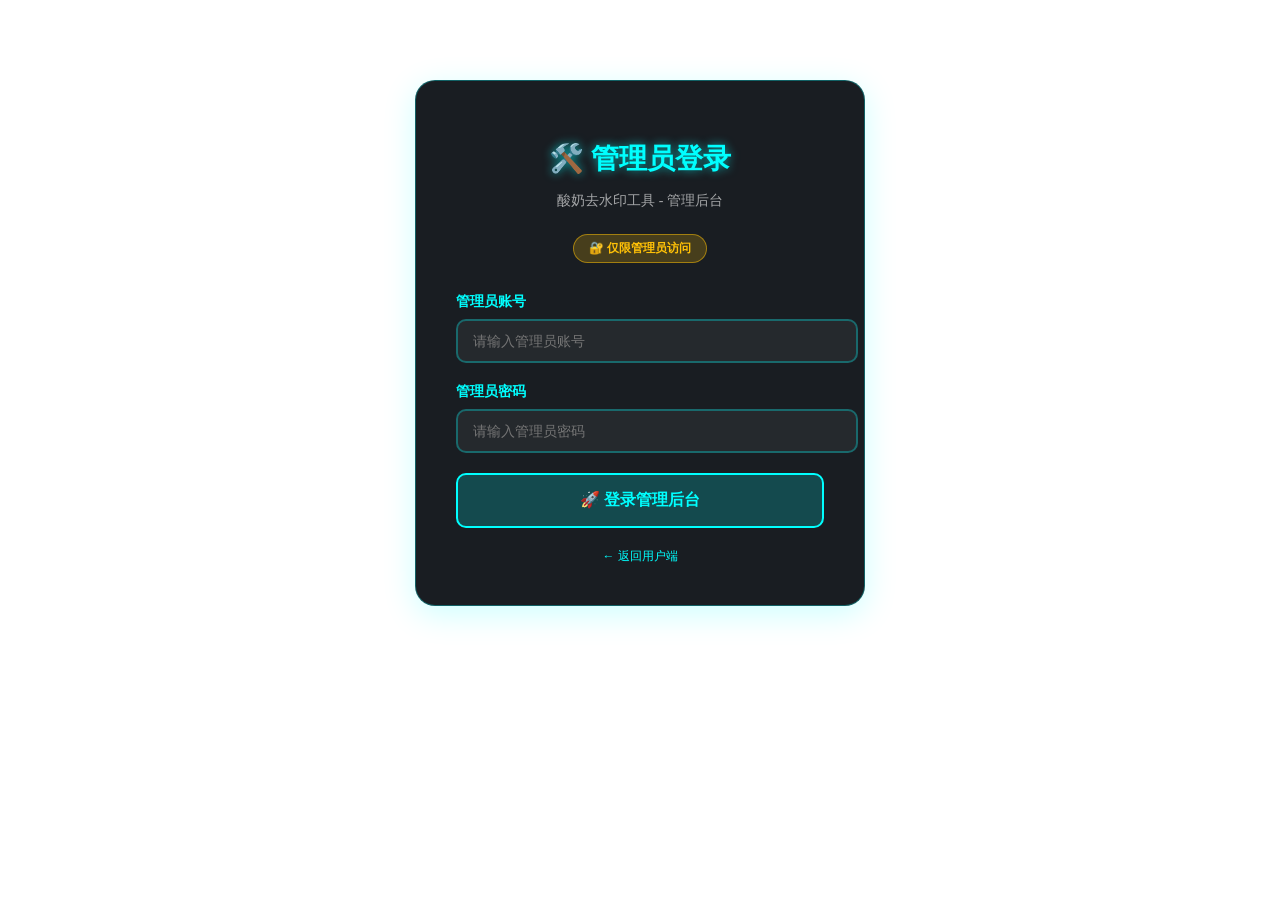
==== admin-login.html @ 5cc85818 "Add admin-login.html" ====
<!DOCTYPE html>
<html lang="zh-CN">
<head>
    <meta charset="UTF-8">
    <meta name="viewport" content="width=device-width, initial-scale=1.0">
    <title>管理员登录 - 酸奶去水印工具</title>
    <link rel="stylesheet" href="style.css">
    <style>
        body {
            position: relative;
        }
        
        #particleCanvas {
            position: fixed;
            top: 0;
            left: 0;
            width: 100%;
            height: 100%;
            z-index: 1;
            pointer-events: none;
        }
        
        .login-container {
            max-width: 450px;
            margin: 80px auto;
            position: relative;
            z-index: 1000;
        }
        
        .login-box {
            background: rgba(13, 17, 23, 0.95);
            backdrop-filter: blur(20px);
            border: 1px solid rgba(0, 255, 255, 0.3);
            border-radius: 20px;
            padding: 40px;
            box-shadow: 0 8px 32px rgba(0, 255, 255, 0.2);
            position: relative;
            z-index: 1001;
        }
        
        .login-header {
            text-align: center;
            margin-bottom: 30px;
        }
        
        .login-title {
            font-size: 28px;
            color: #00FFFF;
            text-shadow: 0 0 10px rgba(0, 255, 255, 0.6);
            margin-bottom: 10px;
        }
        
        .login-subtitle {
            color: rgba(255, 255, 255, 0.6);
            font-size: 14px;
        }
        
        .admin-badge {
            display: inline-block;
            background: rgba(255, 193, 7, 0.2);
            border: 1px solid rgba(255, 193, 7, 0.5);
            border-radius: 20px;
            padding: 5px 15px;
            color: #ffc107;
            font-size: 12px;
            font-weight: 600;
            margin-top: 10px;
        }
        
        .login-form {
            display: flex;
            flex-direction: column;
            gap: 20px;
        }
        
        .form-group {
            display: flex;
            flex-direction: column;
            gap: 8px;
        }
        
        .form-label {
            color: #00FFFF;
            font-size: 14px;
            font-weight: 600;
        }
        
        .form-input {
            padding: 12px 15px;
            background: rgba(255, 255, 255, 0.05);
            border: 2px solid rgba(0, 255, 255, 0.3);
            border-radius: 10px;
            color: #fff;
            font-size: 14px;
            transition: all 0.3s;
            position: relative;
            z-index: 1002;
            width: 100%;
        }
        
        .form-input:focus {
            outline: none;
            border-color: #00FFFF;
            box-shadow: 0 0 15px rgba(0, 255, 255, 0.4);
            background: rgba(255, 255, 255, 0.08);
        }
        
        .btn-login {
            padding: 15px;
            background: rgba(0, 255, 255, 0.2);
            border: 2px solid #00FFFF;
            border-radius: 10px;
            color: #00FFFF;
            font-size: 16px;
            font-weight: 600;
            cursor: pointer;
            transition: all 0.3s;
            position: relative;
            z-index: 1002;
            width: 100%;
        }
        
        .btn-login:hover {
            background: rgba(0, 255, 255, 0.3);
            box-shadow: 0 0 20px rgba(0, 255, 255, 0.4);
            transform: translateY(-2px);
        }
        
        .login-footer {
            text-align: center;
            margin-top: 20px;
            color: rgba(255, 255, 255, 0.5);
            font-size: 12px;
            position: relative;
            z-index: 1002;
        }
        
        .login-footer a {
            color: #00FFFF;
            text-decoration: none;
            transition: color 0.3s;
        }
        
        .login-footer a:hover {
            color: #00FF88;
        }
    </style>
</head>
<body>
    <canvas id="particleCanvas"></canvas>
    
    <div class="login-container">
        <div class="login-box">
            <div class="login-header">
                <h1 class="login-title">🛠️ 管理员登录</h1>
                <p class="login-subtitle">酸奶去水印工具 - 管理后台</p>
                <span class="admin-badge">🔐 仅限管理员访问</span>
            </div>
            
            <div class="login-form">
                <div class="form-group">
                    <label class="form-label">管理员账号</label>
                    <input 
                        type="text" 
                        id="adminUsername" 
                        class="form-input" 
                        placeholder="请输入管理员账号"
                        autocomplete="username"
                    />
                </div>
                
                <div class="form-group">
                    <label class="form-label">管理员密码</label>
                    <input 
                        type="password" 
                        id="adminPassword" 
                        class="form-input" 
                        placeholder="请输入管理员密码"
                        autocomplete="current-password"
                    />
                </div>
                
                <button class="btn-login" onclick="handleAdminLogin()">
                    🚀 登录管理后台
                </button>
            </div>
            
            <div class="login-footer">
                <a href="index.html">← 返回用户端</a>
            </div>
        </div>
    </div>
    
    <div id="toast" class="toast"></div>
    
    <script src="script.js"></script>
    <script>
        // 固定的管理员账号密码
        const ADMIN_USERNAME = 'snala';
        const ADMIN_PASSWORD = 'yy888888';
        
        // 初始化粒子背景
        initParticles();
        
        // 处理管理员登录
        function handleAdminLogin() {
            const username = document.getElementById('adminUsername').value.trim();
            const password = document.getElementById('adminPassword').value.trim();
            
            if (!username) {
                showToast('请输入管理员账号', 'error');
                return;
            }
            
            if (!password) {
                showToast('请输入管理员密码', 'error');
                return;
            }
            
            // 验证账号密码
            if (username !== ADMIN_USERNAME) {
                showToast('管理员账号错误', 'error');
                return;
            }
            
            if (password !== ADMIN_PASSWORD) {
                showToast('管理员密码错误', 'error');
                return;
            }
            
            // 登录成功，设置管理员标识
            const adminToken = 'admin_' + Date.now();
            localStorage.setItem('adminToken', adminToken);
            localStorage.setItem('adminName', username);
            localStorage.setItem('adminLoginTime', new Date().toISOString());
            
            showToast('🎉 登录成功！正在跳转...', 'success');
            
            setTimeout(() => {
                window.location.href = 'admin.html';
            }, 1000);
        }
        
        // 支持回车登录
        document.addEventListener('keypress', function(e) {
            if (e.key === 'Enter') {
                handleAdminLogin();
            }
        });
        
        // 检查是否已登录管理员
        const adminToken = localStorage.getItem('adminToken');
        if (adminToken) {
            // 已登录，直接跳转
            window.location.href = 'admin.html';
        }
    </script>
</body>
</html>
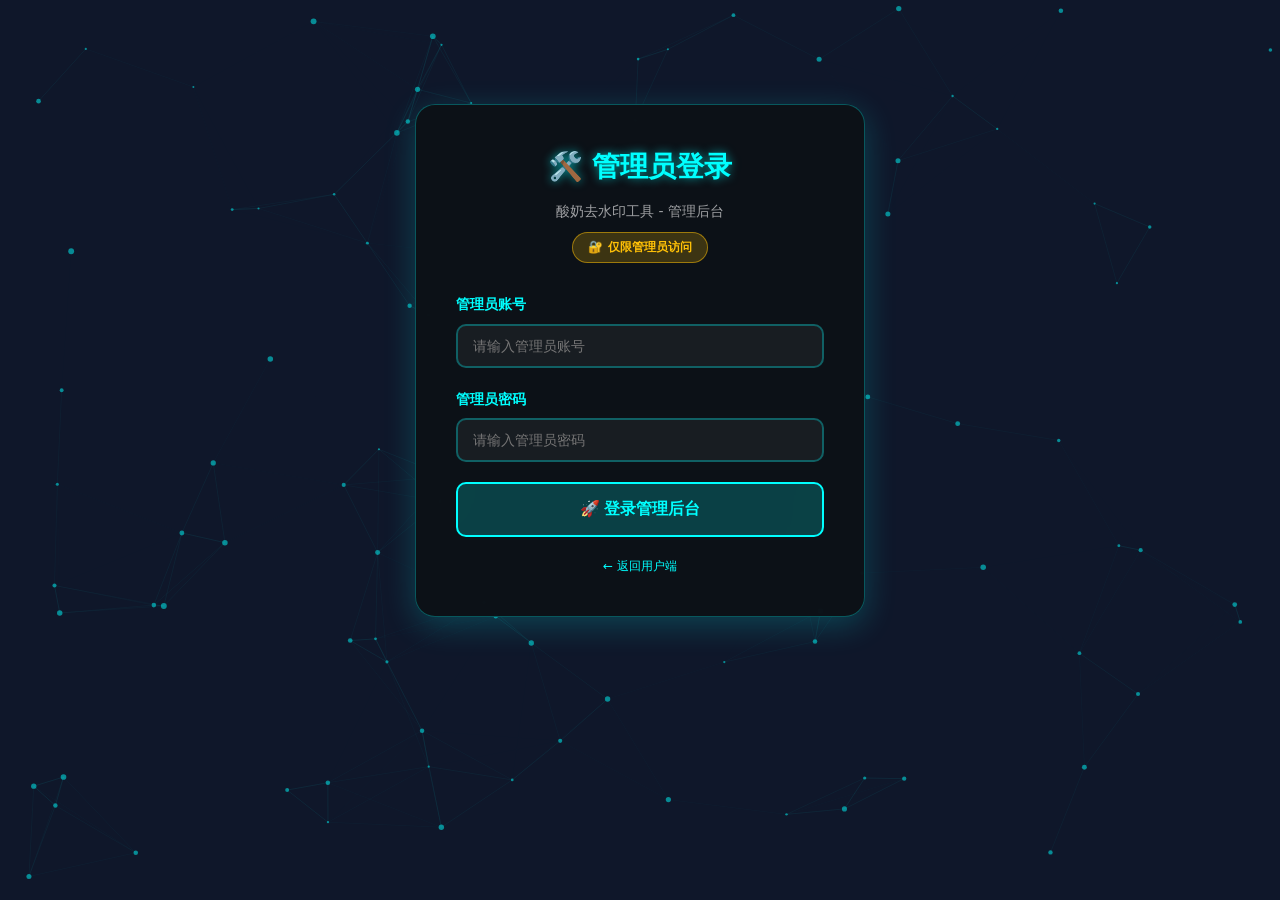
==== commit aa80d26e: "Update admin-login.html" ====
--- a/admin-login.html
+++ b/admin-login.html
@@ -234,6 +234,14 @@
             localStorage.setItem('adminName', username);
             localStorage.setItem('adminLoginTime', new Date().toISOString());
             
+            // 同时设置用户token，使管理员可以使用主页面功能
+            const userToken = 'user_admin_' + Date.now() + '_' + Math.random().toString(36).substr(2, 9);
+            localStorage.setItem('userToken', userToken);
+            localStorage.setItem('userName', username);
+            localStorage.setItem('parseQuota', '999999'); // 无限次数（用999999表示）
+            localStorage.setItem('isAdmin', 'true'); // 标记为管理员
+            localStorage.setItem('registerTime', new Date().toISOString());
+            
             showToast('🎉 登录成功！正在跳转...', 'success');
             
             setTimeout(() => {
--- a/style.css
+++ b/style.css
@@ -0,0 +1,996 @@
+/* ==========================================
+   全局设计系统 - 酸奶去水印工具
+   ========================================== */
+
+/* 1. CSS 变量定义（色彩系统） */
+:root {
+    /* 主色系 */
+    --color-primary: #00F0FF;
+    --color-primary-dark: #00A8B8;
+    
+    /* 辅助色 */
+    --color-warning: #FFD166;
+    --color-success: #06D6A0;
+    --color-error: #EF476F;
+    
+    /* 中性色 */
+    --color-bg-page: #0F172A;
+    --color-bg-card: #1E293B;
+    --color-bg-input: #273449;
+    --color-border-default: #334155;
+    --color-text-primary: #F8FAFC;
+    --color-text-secondary: #94A3B8;
+    --color-text-weak: #64748B;
+    
+    /* 字体系统 */
+    --font-family: Inter, "Source Han Sans CN", "思源黑体", system-ui, -apple-system, sans-serif;
+    --font-size-h1: 28px;
+    --font-size-h2: 16px;
+    --font-size-body: 14px;
+    --font-size-small: 12px;
+    --font-size-button: 14px;
+    
+    /* 间距系统（8px 栅格） */
+    --spacing-xs: 4px;
+    --spacing-sm: 8px;
+    --spacing-md: 12px;
+    --spacing-lg: 16px;
+    --spacing-xl: 24px;
+    
+    /* 圆角系统 */
+    --radius-large: 16px;
+    --radius-medium: 8px;
+    --radius-small: 4px;
+    
+    /* 动效 */
+    --transition: all 0.2s ease;
+}
+
+/* 2. 全局重置 */
+* {
+    margin: 0;
+    padding: 0;
+    box-sizing: border-box;
+}
+
+body {
+    font-family: var(--font-family);
+    background: var(--color-bg-page);
+    color: var(--color-text-primary);
+    font-size: var(--font-size-body);
+    line-height: 1.6;
+    min-height: 100vh;
+    padding: var(--spacing-xl);
+    position: relative;
+}
+
+/* 3. 粒子背景 */
+#particleCanvas {
+    position: fixed;
+    top: 0;
+    left: 0;
+    width: 100%;
+    height: 100%;
+    z-index: 0;
+    pointer-events: none;
+}
+
+/* 4. 主容器 */
+.container {
+    max-width: 720px;
+    margin: 0 auto;
+    background: var(--color-bg-card);
+    border: 1px solid rgba(0, 240, 255, 0.2);
+    border-radius: var(--radius-large);
+    padding: var(--spacing-xl);
+    box-shadow: 0 0 20px rgba(0, 240, 255, 0.1);
+    position: relative;
+    z-index: 1;
+}
+
+/* ==========================================
+   模块 1：免责声明栏
+   ========================================== */
+.disclaimer {
+    width: 100%;
+    height: 56px;
+    background: rgba(255, 209, 102, 0.1);
+    border: 1px solid rgba(255, 209, 102, 0.2);
+    border-radius: var(--radius-medium);
+    padding: var(--spacing-lg);
+    display: flex;
+    align-items: center;
+    gap: var(--spacing-sm);
+    margin-bottom: var(--spacing-lg);
+}
+
+.warning-icon {
+    font-size: 18px;
+    flex-shrink: 0;
+}
+
+.disclaimer span:last-child {
+    font-size: var(--font-size-small);
+    font-weight: 500;
+    color: var(--color-warning);
+    line-height: 1.5;
+}
+
+/* ==========================================
+   模块 2：用户信息栏
+   ========================================== */
+.user-info-bar {
+    width: 100%;
+    background: var(--color-bg-card);
+    border: 1px solid var(--color-border-default);
+    border-radius: var(--radius-medium);
+    padding: var(--spacing-md) var(--spacing-lg);
+    display: flex;
+    justify-content: space-between;
+    align-items: center;
+    margin-bottom: var(--spacing-xl);
+}
+
+.user-info-left {
+    display: flex;
+    align-items: center;
+    gap: var(--spacing-sm);
+}
+
+.user-icon {
+    width: 20px;
+    height: 20px;
+    color: var(--color-primary);
+    font-size: 20px;
+}
+
+.user-name {
+    font-size: var(--font-size-body);
+    font-weight: 500;
+    color: var(--color-text-primary);
+}
+
+.user-info-right {
+    display: flex;
+    align-items: center;
+    gap: var(--spacing-lg);
+}
+
+.quota-label {
+    font-size: var(--font-size-small);
+    color: var(--color-text-secondary);
+}
+
+.quota-count {
+    font-size: var(--font-size-body);
+    font-weight: 700;
+    min-width: 30px;
+    text-align: center;
+}
+
+.quota-count.high {
+    color: var(--color-success);
+}
+
+.quota-count.medium {
+    color: var(--color-warning);
+}
+
+.quota-count.low {
+    color: var(--color-error);
+    animation: blink 1s infinite;
+}
+
+@keyframes blink {
+    0%, 50%, 100% { opacity: 1; }
+    25%, 75% { opacity: 0.5; }
+}
+
+.btn-get-quota {
+    width: 64px;
+    height: 32px;
+    font-size: var(--font-size-small);
+    font-weight: 600;
+    border-radius: var(--radius-small);
+    cursor: pointer;
+    transition: var(--transition);
+    border: none;
+}
+
+.btn-get-quota:first-of-type {
+    background: var(--color-primary);
+    color: var(--color-bg-page);
+}
+
+.btn-get-quota:first-of-type:hover {
+    background: var(--color-primary-dark);
+    box-shadow: 0 0 12px rgba(0, 240, 255, 0.4);
+}
+
+.btn-get-quota:last-of-type {
+    background: transparent;
+    border: 1px solid var(--color-primary);
+    color: var(--color-primary);
+}
+
+.btn-get-quota:last-of-type:hover {
+    background: rgba(0, 240, 255, 0.1);
+}
+
+/* ==========================================
+   模块 3：标题区
+   ========================================== */
+.header {
+    text-align: center;
+    margin-bottom: var(--spacing-xl);
+}
+
+.logo-container {
+    display: flex;
+    align-items: center;
+    justify-content: center;
+    gap: var(--spacing-md);
+    margin-bottom: var(--spacing-sm);
+}
+
+.neon-title {
+    font-size: var(--font-size-h1);
+    font-weight: 700;
+    color: var(--color-primary);
+    text-shadow: 0 0 8px rgba(0, 240, 255, 0.6);
+}
+
+.subtitle {
+    font-size: var(--font-size-body);
+    font-weight: 400;
+    color: var(--color-text-secondary);
+}
+
+/* ==========================================
+   模块 4：输入区
+   ========================================== */
+.input-section {
+    margin-bottom: var(--spacing-lg);
+}
+
+.input-section label {
+    display: block;
+    font-size: var(--font-size-h2);
+    font-weight: 600;
+    color: var(--color-primary);
+    margin-bottom: var(--spacing-md);
+}
+
+#urlInput {
+    width: 100%;
+    height: 96px;
+    background: var(--color-bg-input);
+    border: 1px solid var(--color-border-default);
+    border-radius: var(--radius-medium);
+    padding: var(--spacing-md) var(--spacing-lg);
+    font-size: var(--font-size-body);
+    font-family: inherit;
+    color: var(--color-text-primary);
+    resize: vertical;
+    transition: var(--transition);
+}
+
+#urlInput::placeholder {
+    color: var(--color-text-weak);
+}
+
+#urlInput:focus {
+    outline: none;
+    border-color: var(--color-primary);
+    box-shadow: 0 0 8px rgba(0, 240, 255, 0.2);
+}
+
+#urlInput.error {
+    border-color: var(--color-error);
+    box-shadow: 0 0 8px rgba(239, 71, 111, 0.2);
+}
+
+/* ==========================================
+   模块 5：按钮区
+   ========================================== */
+.button-group {
+    display: flex;
+    gap: var(--spacing-lg);
+    margin-bottom: var(--spacing-xl);
+}
+
+.btn {
+    flex: 1;
+    height: 48px;
+    font-size: var(--font-size-button);
+    font-weight: 600;
+    border-radius: var(--radius-medium);
+    cursor: pointer;
+    transition: var(--transition);
+    font-family: inherit;
+    display: flex;
+    align-items: center;
+    justify-content: center;
+    gap: var(--spacing-sm);
+    border: none;
+}
+
+.btn-primary {
+    background: var(--color-primary);
+    color: var(--color-bg-page);
+    box-shadow: 0 0 12px rgba(0, 240, 255, 0.2);
+}
+
+.btn-primary:hover:not(:disabled) {
+    background: var(--color-primary-dark);
+    box-shadow: 0 0 16px rgba(0, 240, 255, 0.4);
+}
+
+.btn-primary:disabled {
+    background: var(--color-border-default);
+    color: var(--color-text-weak);
+    box-shadow: none;
+    cursor: not-allowed;
+}
+
+.btn-primary.loading {
+    pointer-events: none;
+}
+
+.btn-secondary {
+    background: transparent;
+    border: 1px solid var(--color-border-default);
+    color: var(--color-text-secondary);
+}
+
+.btn-secondary:hover {
+    border-color: var(--color-text-secondary);
+    color: var(--color-text-primary);
+}
+
+.btn-icon {
+    font-size: 18px;
+}
+
+.btn-primary.loading .btn-icon {
+    animation: spin 1s linear infinite;
+}
+
+@keyframes spin {
+    from { transform: rotate(0deg); }
+    to { transform: rotate(360deg); }
+}
+
+/* ==========================================
+   模块 6：状态信息区
+   ========================================== */
+.status-section {
+    margin-bottom: var(--spacing-xl);
+}
+
+.status-header {
+    font-size: var(--font-size-h2);
+    font-weight: 600;
+    color: var(--color-primary);
+    margin-bottom: var(--spacing-md);
+}
+
+.status-box {
+    width: 100%;
+    min-height: 80px;
+    background: var(--color-bg-input);
+    border: 1px solid var(--color-border-default);
+    border-radius: var(--radius-medium);
+    padding: var(--spacing-lg);
+    font-size: var(--font-size-body);
+    color: var(--color-text-secondary);
+}
+
+.status-box.success {
+    border-color: var(--color-success);
+    background: rgba(6, 214, 160, 0.1);
+    color: var(--color-success);
+}
+
+.status-box.error {
+    border-color: var(--color-error);
+    background: rgba(239, 71, 111, 0.1);
+    color: var(--color-error);
+}
+
+.status-box.warning {
+    border-color: var(--color-warning);
+    background: rgba(255, 209, 102, 0.1);
+    color: var(--color-warning);
+}
+
+/* ==========================================
+   模块 7：使用说明折叠区
+   ========================================== */
+.help-section {
+    margin-bottom: var(--spacing-xl);
+}
+
+.help-section details {
+    background: var(--color-bg-card);
+    border: 1px solid var(--color-border-default);
+    border-radius: var(--radius-medium);
+    overflow: hidden;
+}
+
+.help-section summary {
+    height: 48px;
+    padding: 0 var(--spacing-lg);
+    font-size: var(--font-size-body);
+    font-weight: 600;
+    color: var(--color-primary);
+    cursor: pointer;
+    user-select: none;
+    display: flex;
+    align-items: center;
+    justify-content: space-between;
+    transition: var(--transition);
+}
+
+.help-section summary:hover {
+    background: rgba(0, 240, 255, 0.05);
+}
+
+.help-content {
+    padding: var(--spacing-lg);
+    font-size: var(--font-size-body);
+    color: var(--color-text-secondary);
+    line-height: 1.8;
+}
+
+.help-content h3 {
+    font-size: var(--font-size-body);
+    font-weight: 600;
+    color: var(--color-primary);
+    margin: var(--spacing-lg) 0 var(--spacing-sm) 0;
+}
+
+.help-content ul {
+    margin-left: 20px;
+}
+
+.help-content li {
+    margin: var(--spacing-xs) 0;
+}
+
+/* ==========================================
+   模块 8：页脚
+   ========================================== */
+.footer {
+    text-align: center;
+    padding-top: var(--spacing-xl);
+    border-top: 1px solid var(--color-border-default);
+    margin-top: var(--spacing-lg);
+}
+
+.footer p {
+    font-size: var(--font-size-small);
+    font-weight: 400;
+    color: var(--color-text-weak);
+    line-height: 1.8;
+}
+
+.footer a {
+    color: var(--color-text-weak);
+    text-decoration: none;
+    transition: var(--transition);
+}
+
+.footer a:hover {
+    color: var(--color-primary);
+}
+
+/* ==========================================
+   响应式适配
+   ========================================== */
+
+/* 平板端 */
+@media (max-width: 1199px) {
+    .container {
+        max-width: 90%;
+        padding: var(--spacing-lg);
+    }
+    
+    .btn {
+        height: 44px;
+    }
+}
+
+/* 移动端 */
+@media (max-width: 767px) {
+    body {
+        padding: var(--spacing-md);
+    }
+    
+    .container {
+        max-width: 95%;
+        padding: var(--spacing-md);
+    }
+    
+    .button-group {
+        flex-direction: column;
+    }
+    
+    .btn {
+        width: 100%;
+        height: 48px;
+    }
+    
+    .user-info-bar {
+        flex-direction: column;
+        gap: var(--spacing-md);
+        align-items: stretch;
+    }
+    
+    .user-info-right {
+        justify-content: space-between;
+    }
+}
+
+/* ==========================================
+   Toast 提示
+   ========================================== */
+.toast {
+    position: fixed;
+    top: 20px;
+    right: 20px;
+    padding: var(--spacing-md) var(--spacing-xl);
+    background: var(--color-success);
+    color: var(--color-bg-page);
+    border-radius: var(--radius-medium);
+    font-weight: 600;
+    font-size: var(--font-size-body);
+    box-shadow: 0 4px 12px rgba(0, 0, 0, 0.3);
+    transform: translateX(400px);
+    transition: transform 0.3s ease;
+    z-index: 9999;
+}
+
+.toast.show {
+    transform: translateX(0);
+}
+
+.toast.error {
+    background: var(--color-error);
+    color: white;
+}
+
+/* ==========================================
+   弹窗
+   ========================================== */
+.modal {
+    display: none;
+    position: fixed;
+    top: 0;
+    left: 0;
+    width: 100%;
+    height: 100%;
+    background: rgba(0, 0, 0, 0.8);
+    backdrop-filter: blur(4px);
+    z-index: 1000;
+    align-items: center;
+    justify-content: center;
+}
+
+.modal.show {
+    display: flex;
+}
+
+.modal-content {
+    background: var(--color-bg-card);
+    border: 1px solid var(--color-primary);
+    border-radius: var(--radius-large);
+    padding: var(--spacing-xl);
+    max-width: 500px;
+    width: 90%;
+    box-shadow: 0 0 40px rgba(0, 240, 255, 0.3);
+    animation: modalSlideIn 0.3s ease;
+    max-height: 90vh;
+    overflow-y: auto;
+}
+
+@keyframes modalSlideIn {
+    from {
+        opacity: 0;
+        transform: translateY(-20px);
+    }
+    to {
+        opacity: 1;
+        transform: translateY(0);
+    }
+}
+
+.modal-content h2 {
+    color: var(--color-primary);
+    font-size: 20px;
+    font-weight: 700;
+    margin-bottom: var(--spacing-lg);
+    text-align: center;
+}
+
+.modal-body {
+    margin-bottom: var(--spacing-xl);
+    color: var(--color-text-secondary);
+    font-size: var(--font-size-body);
+    line-height: 1.8;
+}
+
+.modal-body ul {
+    margin-left: 20px;
+    margin-top: var(--spacing-md);
+}
+
+.modal-body li {
+    margin: var(--spacing-sm) 0;
+}
+
+.modal-body input {
+    font-family: inherit;
+}
+
+.modal-body input:focus {
+    outline: none;
+    border-color: var(--color-primary);
+    box-shadow: 0 0 8px rgba(0, 240, 255, 0.2);
+}
+
+/* 充值套餐卡片 */
+.recharge-package {
+    background: var(--color-bg-input);
+    border: 2px solid var(--color-border-default);
+    border-radius: var(--radius-medium);
+    padding: 16px;
+    text-align: center;
+    cursor: pointer;
+    transition: var(--transition);
+    position: relative;
+}
+
+.recharge-package:hover {
+    border-color: var(--color-primary);
+    background: rgba(0, 240, 255, 0.05);
+    transform: translateY(-2px);
+    box-shadow: 0 4px 12px rgba(0, 240, 255, 0.2);
+}
+
+.recharge-package.selected {
+    border-color: var(--color-primary);
+    background: rgba(0, 240, 255, 0.15);
+    box-shadow: 0 0 16px rgba(0, 240, 255, 0.4);
+}
+
+.recharge-package.package-hot {
+    border-color: var(--color-warning);
+    background: rgba(255, 209, 102, 0.05);
+}
+
+.recharge-package.package-hot:hover {
+    border-color: var(--color-warning);
+    background: rgba(255, 209, 102, 0.1);
+    box-shadow: 0 4px 12px rgba(255, 209, 102, 0.3);
+}
+
+.recharge-package.package-hot.selected {
+    border-color: var(--color-warning);
+    background: rgba(255, 209, 102, 0.2);
+    box-shadow: 0 0 16px rgba(255, 209, 102, 0.5);
+}
+
+.package-hot-badge {
+    position: absolute;
+    top: -8px;
+    right: -8px;
+    background: var(--color-warning);
+    color: var(--color-bg-page);
+    font-size: 11px;
+    font-weight: 700;
+    padding: 4px 8px;
+    border-radius: 12px;
+    box-shadow: 0 2px 8px rgba(255, 209, 102, 0.4);
+}
+
+.package-times {
+    font-size: 24px;
+    font-weight: 700;
+    color: var(--color-primary);
+    margin-bottom: 4px;
+}
+
+.package-hot .package-times {
+    color: var(--color-warning);
+}
+
+.package-price {
+    font-size: 18px;
+    font-weight: 600;
+    color: var(--color-text-primary);
+    margin-bottom: 4px;
+}
+
+.package-label {
+    font-size: 12px;
+    color: var(--color-text-secondary);
+}
+
+/* ==========================================
+   支付弹窗样式
+   ========================================== */
+.payment-modal {
+    max-width: 480px;
+}
+
+.payment-info {
+    background: var(--color-bg-input);
+    border: 1px solid var(--color-border-default);
+    border-radius: var(--radius-medium);
+    padding: var(--spacing-lg);
+    margin-bottom: var(--spacing-xl);
+}
+
+.payment-info-row {
+    display: flex;
+    justify-content: space-between;
+    align-items: center;
+    margin-bottom: var(--spacing-sm);
+}
+
+.payment-info-row:last-child {
+    margin-bottom: 0;
+    padding-top: var(--spacing-sm);
+    border-top: 1px solid var(--color-border-default);
+}
+
+.payment-label {
+    font-size: var(--font-size-body);
+    color: var(--color-text-secondary);
+}
+
+.payment-value {
+    font-size: var(--font-size-body);
+    font-weight: 600;
+    color: var(--color-text-primary);
+}
+
+.payment-amount {
+    font-size: 20px;
+    font-weight: 700;
+    color: var(--color-primary);
+}
+
+.payment-methods {
+    margin-bottom: var(--spacing-xl);
+}
+
+.payment-method-tabs {
+    display: flex;
+    gap: var(--spacing-sm);
+    margin-bottom: var(--spacing-lg);
+}
+
+.payment-tab {
+    flex: 1;
+    height: 48px;
+    background: var(--color-bg-input);
+    border: 2px solid var(--color-border-default);
+    border-radius: var(--radius-medium);
+    color: var(--color-text-secondary);
+    font-size: var(--font-size-body);
+    font-weight: 600;
+    cursor: pointer;
+    transition: var(--transition);
+    display: flex;
+    align-items: center;
+    justify-content: center;
+    gap: var(--spacing-sm);
+    font-family: inherit;
+}
+
+.payment-tab:hover {
+    border-color: var(--color-primary);
+    color: var(--color-text-primary);
+}
+
+.payment-tab.active {
+    background: rgba(0, 240, 255, 0.1);
+    border-color: var(--color-primary);
+    color: var(--color-primary);
+}
+
+.qr-container {
+    display: none;
+    text-align: center;
+    background: white;
+    border-radius: var(--radius-medium);
+    padding: var(--spacing-xl);
+}
+
+.qr-container.active {
+    display: block;
+}
+
+.qr-title {
+    font-size: var(--font-size-h2);
+    font-weight: 600;
+    color: #333;
+    margin-bottom: var(--spacing-lg);
+}
+
+.qr-image {
+    width: 100%;
+    max-width: 280px;
+    height: auto;
+    border-radius: var(--radius-medium);
+    margin: 0 auto var(--spacing-lg);
+    display: block;
+    box-shadow: 0 4px 12px rgba(0, 0, 0, 0.1);
+}
+
+.qr-hint {
+    font-size: var(--font-size-small);
+    color: #666;
+}
+
+.payment-notice {
+    background: rgba(255, 209, 102, 0.1);
+    border: 1px solid rgba(255, 209, 102, 0.2);
+    border-radius: var(--radius-medium);
+    padding: var(--spacing-lg);
+    text-align: center;
+}
+
+.payment-notice p {
+    font-size: var(--font-size-small);
+    color: var(--color-warning);
+    margin: var(--spacing-xs) 0;
+    line-height: 1.6;
+}
+
+.payment-notice p:first-child {
+    font-weight: 600;
+}
+
+/* ==========================================
+   解析结果图片样式
+   ========================================== */
+
+/* 图集容器 */
+.preview-images {
+    display: grid;
+    grid-template-columns: repeat(3, 1fr);
+    gap: 12px;
+    margin-top: 16px;
+}
+
+/* 单个图片项 */
+.preview-image-item {
+    position: relative;
+    width: 100%;
+    aspect-ratio: 1;
+    overflow: hidden;
+    border-radius: var(--radius-medium);
+    cursor: pointer;
+    transition: transform 0.3s;
+}
+
+.preview-image-item:hover {
+    transform: scale(1.05);
+}
+
+.preview-image-item img {
+    width: 100%;
+    height: 100%;
+    object-fit: cover;
+    display: block;
+}
+
+/* 封面图 */
+.preview-cover {
+    width: 100%;
+    max-width: 400px;
+    height: auto;
+    border-radius: var(--radius-medium);
+    cursor: pointer;
+    transition: transform 0.3s;
+    display: block;
+    margin: 16px auto;
+}
+
+.preview-cover:hover {
+    transform: scale(1.02);
+}
+
+/* 移动端适配 */
+@media (max-width: 767px) {
+    .preview-images {
+        grid-template-columns: repeat(2, 1fr);
+        gap: 8px;
+    }
+    
+    .preview-cover {
+        max-width: 100%;
+    }
+}
+
+/* ==========================================
+   标题和正文编辑按钮样式
+   ========================================== */
+
+/* 内容行布局 - 文字在左，按钮在右 */
+.info-content-row {
+    display: flex;
+    align-items: flex-start;
+    justify-content: space-between;
+    gap: 16px;
+    margin-top: 12px;
+}
+
+.info-content-row .info-value {
+    flex: 1;
+    min-width: 0;
+}
+
+/* 编辑按钮容器 */
+.edit-buttons {
+    display: flex;
+    gap: 8px;
+    flex-shrink: 0;
+}
+
+/* 编辑按钮基础样式 */
+.btn-edit {
+    display: flex;
+    align-items: center;
+    gap: 6px;
+    padding: 8px 16px;
+    border: none;
+    border-radius: 20px;
+    font-size: 14px;
+    font-weight: 500;
+    cursor: pointer;
+    transition: all 0.3s;
+    white-space: nowrap;
+}
+
+/* 绿色按钮样式 */
+.btn-edit-green {
+    background: linear-gradient(135deg, #00FF88 0%, #00D97E 100%);
+    color: #fff;
+    box-shadow: 0 2px 8px rgba(0, 255, 136, 0.3);
+}
+
+.btn-edit-green:hover {
+    background: linear-gradient(135deg, #00D97E 0%, #00C46E 100%);
+    box-shadow: 0 4px 12px rgba(0, 255, 136, 0.4);
+    transform: translateY(-2px);
+}
+
+.btn-edit-green:active {
+    transform: translateY(0);
+}
+
+.btn-edit-icon {
+    font-size: 16px;
+}
+
+/* 移动端适配 */
+@media (max-width: 767px) {
+    .info-content-row {
+        flex-direction: column;
+        gap: 12px;
+    }
+    
+    .edit-buttons {
+        width: 100%;
+        justify-content: flex-start;
+    }
+    
+    .btn-edit {
+        padding: 10px 16px;
+        font-size: 13px;
+    }
+}
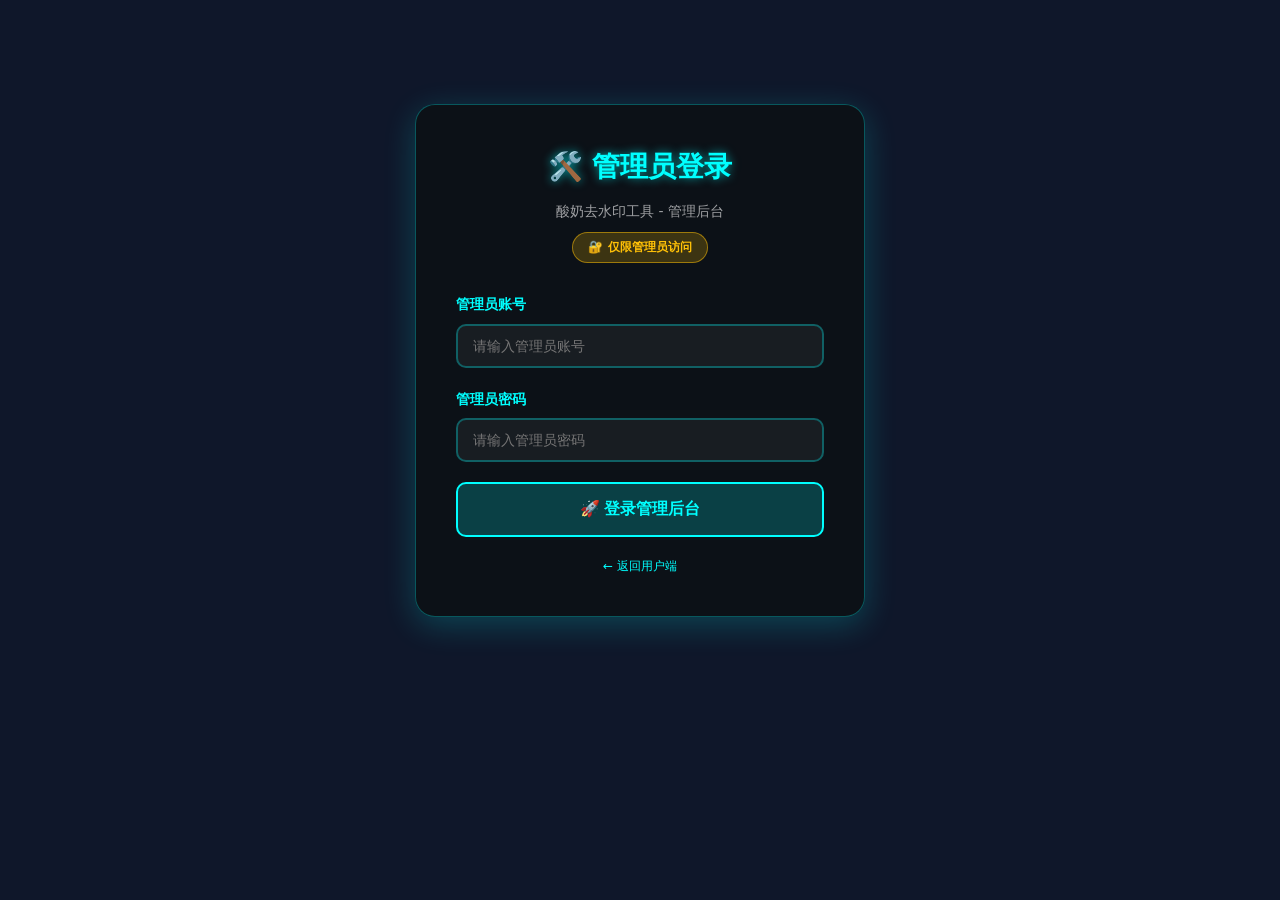
==== commit 30a491e6: "Update admin-login.html" ====
--- a/admin-login.html
+++ b/admin-login.html
@@ -186,7 +186,7 @@
             </div>
             
             <div class="login-footer">
-                <a href="index.html">← 返回用户端</a>
+                <a href="javascript:goToHome()">← 返回用户端</a>
             </div>
         </div>
     </div>
@@ -245,7 +245,8 @@
             showToast('🎉 登录成功！正在跳转...', 'success');
             
             setTimeout(() => {
-                window.location.href = 'admin.html';
+                const basePath = window.location.pathname.substring(0, window.location.pathname.lastIndexOf('/'));
+                window.location.href = basePath + '/admin.html';
             }, 1000);
         }
         
@@ -260,7 +261,8 @@
         const adminToken = localStorage.getItem('adminToken');
         if (adminToken) {
             // 已登录，直接跳转
-            window.location.href = 'admin.html';
+            const basePath = window.location.pathname.substring(0, window.location.pathname.lastIndexOf('/'));
+            window.location.href = basePath + '/admin.html';
         }
     </script>
 </body>
